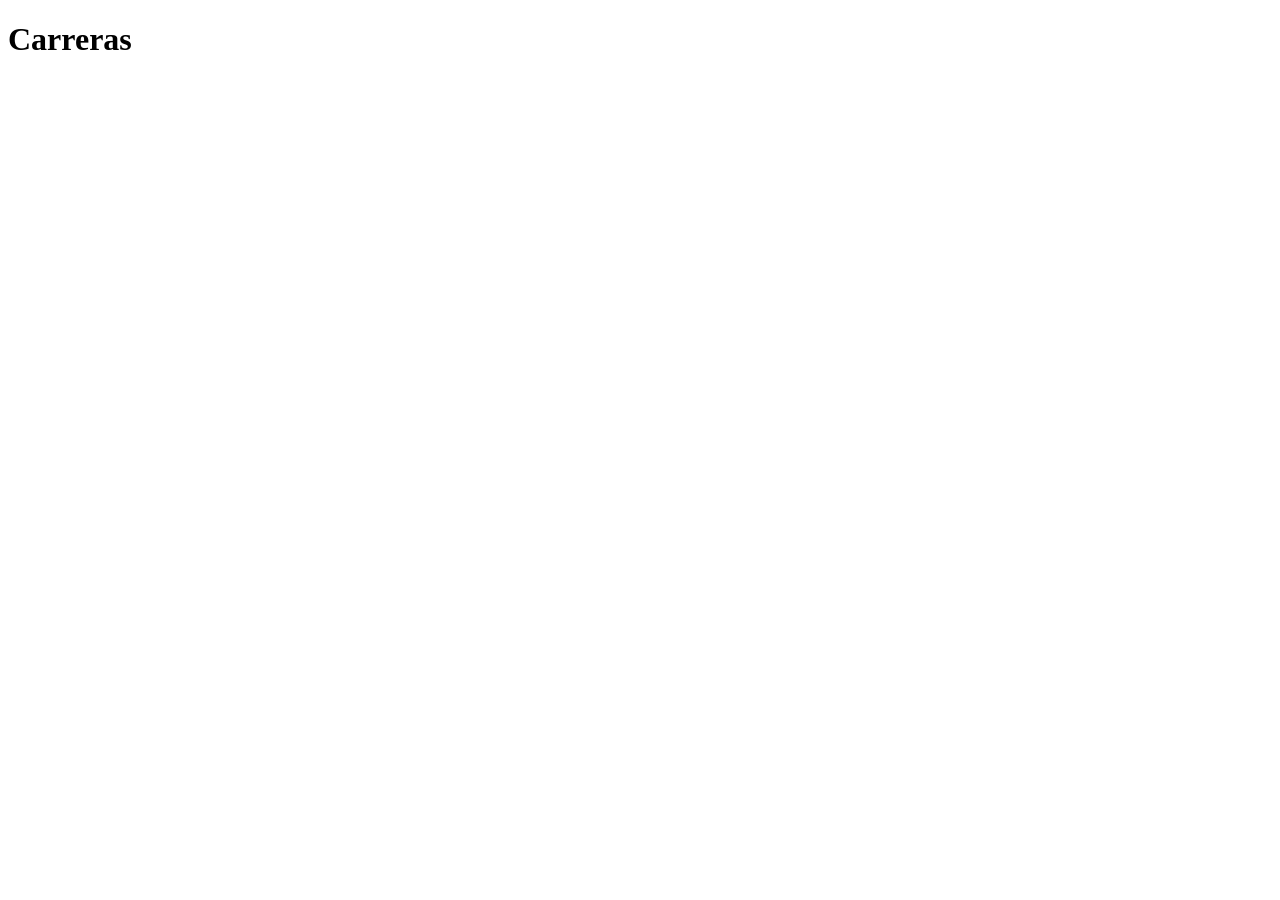
==== pages/carreras.html @ fecef386 "Primer commit de Ricardo" ====
<!DOCTYPE html>
<html lang="en">
<head>
    <meta charset="UTF-8">
    <meta name="viewport" content="width=device-width, initial-scale=1.0">
    <title>Carreras</title>
</head>
<body>
    <h1>
        Carreras
    </h1>
    
</body>
</html>
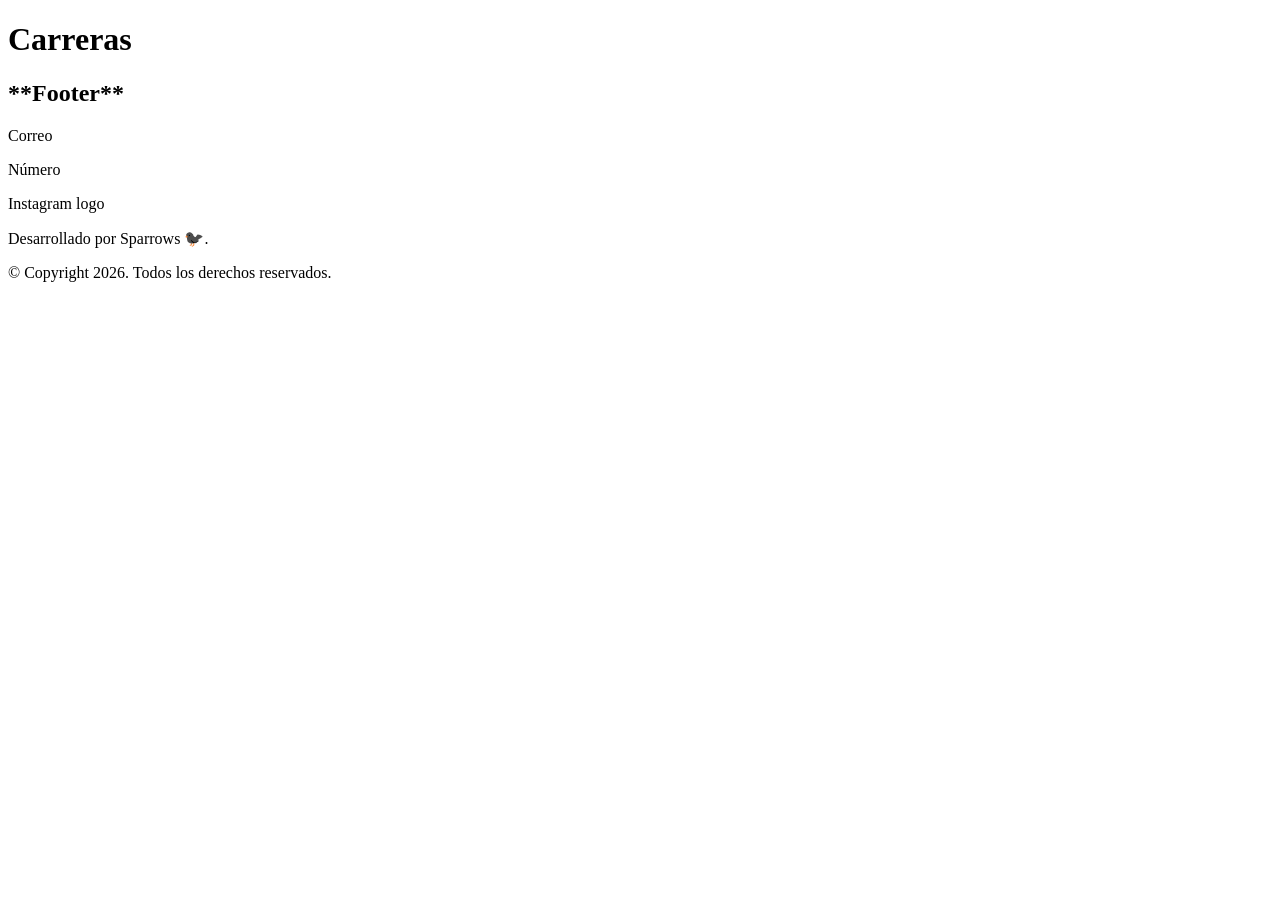
==== commit 516fc4d9: "Se modifico endintado y se agrego imágen" ====
--- a/pages/carreras.html
+++ b/pages/carreras.html
@@ -9,6 +9,16 @@
     <h1>
         Carreras
     </h1>
+    <footer>
+
+    <h2>**Footer**</h2>
+    <p>Correo</p>
+    <p>Número</p>
+    <p>Instagram logo</p>
+    <p>Desarrollado por Sparrows 🐦‍⬛.</p>
+    <p>&copy; Copyright 2026. Todos los derechos reservados.</p>
+    
+</footer>
     
 </body>
 </html>
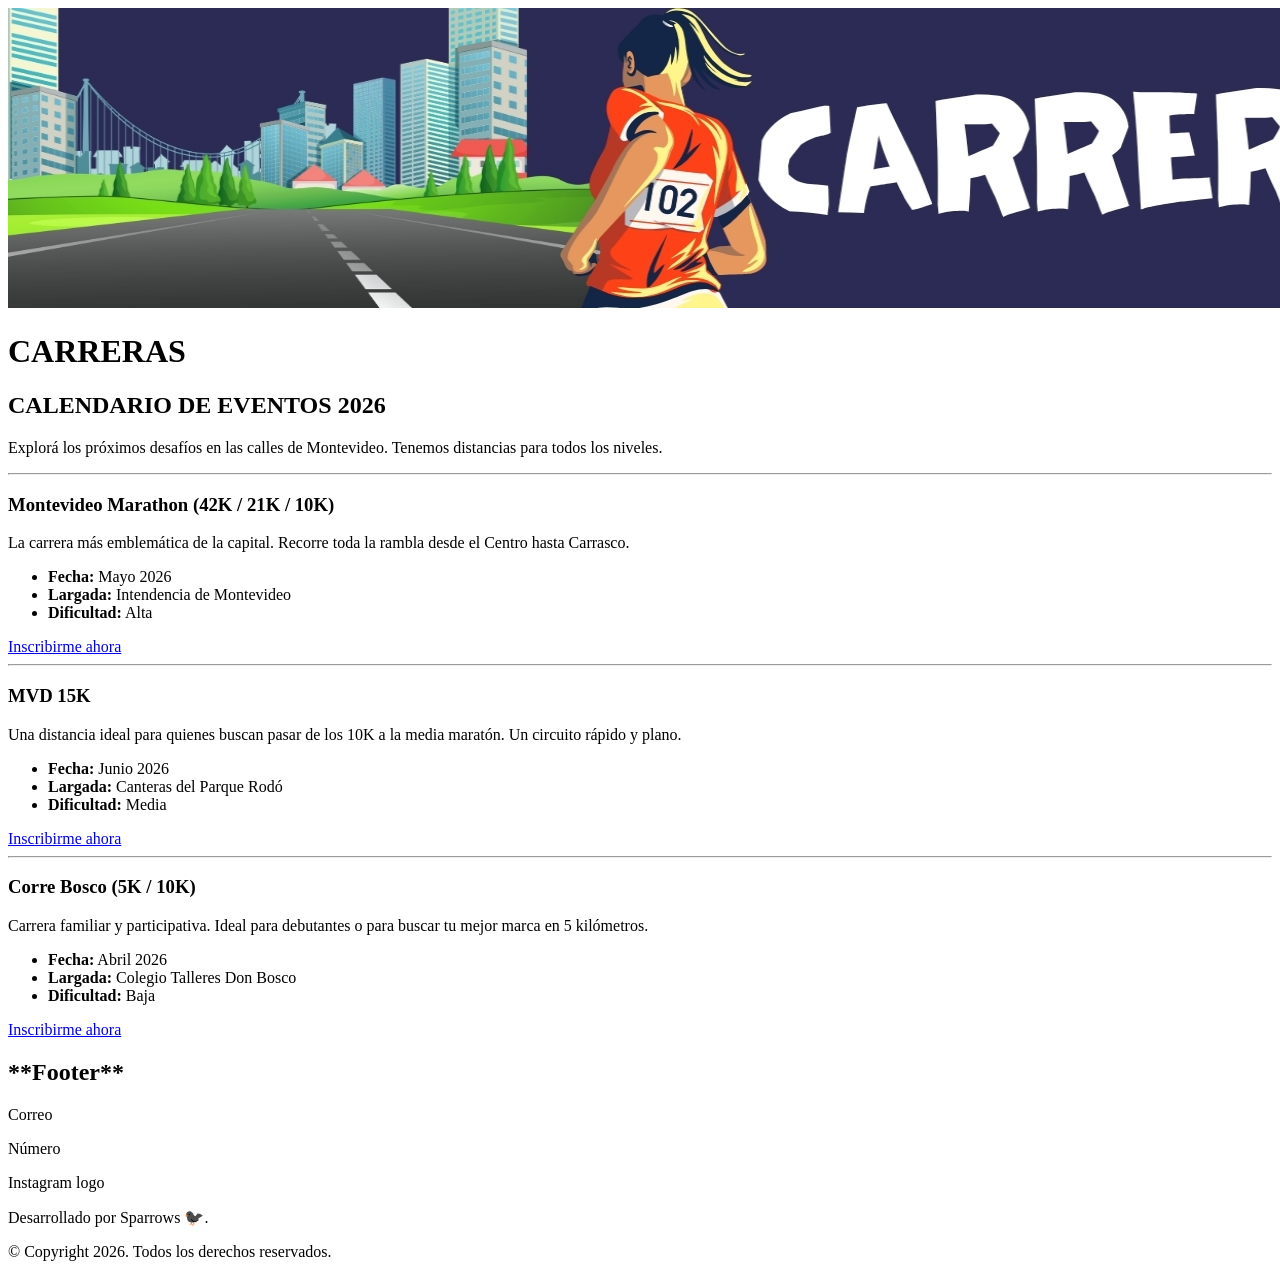
==== commit 9fecb9c2: "Agregado de banners, sponsors y estructura de carreras" ====
--- a/pages/carreras.html
+++ b/pages/carreras.html
@@ -6,9 +6,59 @@
     <title>Carreras</title>
 </head>
 <body>
+
+    <header>
+
+        <img src="/img/banner carreras.jpg" alt="banner carreras" width="1850px" height="300px">
+    </header>
     <h1>
-        Carreras
+        CARRERAS
     </h1>
+    <main>
+    <section>
+        <h2>CALENDARIO DE EVENTOS 2026</h2>
+        <p>Explorá los próximos desafíos en las calles de Montevideo. Tenemos distancias para todos los niveles.</p>
+        
+        <hr>
+
+        <article>
+            <h3>Montevideo Marathon (42K / 21K / 10K)</h3>
+            <p>La carrera más emblemática de la capital. Recorre toda la rambla desde el Centro hasta Carrasco.</p>
+            <ul>
+                <li><strong>Fecha:</strong> Mayo 2026</li>
+                <li><strong>Largada:</strong> Intendencia de Montevideo</li>
+                <li><strong>Dificultad:</strong> Alta</li>
+            </ul>
+            <a href="inscripciones.html">Inscribirme ahora</a>
+        </article>
+
+        <hr>
+
+        <article>
+            <h3>MVD 15K</h3>
+            <p>Una distancia ideal para quienes buscan pasar de los 10K a la media maratón. Un circuito rápido y plano.</p>
+            <ul>
+                <li><strong>Fecha:</strong> Junio 2026</li>
+                <li><strong>Largada:</strong> Canteras del Parque Rodó</li>
+                <li><strong>Dificultad:</strong> Media</li>
+            </ul>
+            <a href="inscripciones.html">Inscribirme ahora</a>
+        </article>
+
+        <hr>
+
+        <article>
+            <h3>Corre Bosco (5K / 10K)</h3>
+            <p>Carrera familiar y participativa. Ideal para debutantes o para buscar tu mejor marca en 5 kilómetros.</p>
+            <ul>
+                <li><strong>Fecha:</strong> Abril 2026</li>
+                <li><strong>Largada:</strong> Colegio Talleres Don Bosco</li>
+                <li><strong>Dificultad:</strong> Baja</li>
+            </ul>
+            <a href="inscripciones.html">Inscribirme ahora</a>
+        </article>
+    </section>
+</main>
     <footer>
 
     <h2>**Footer**</h2>
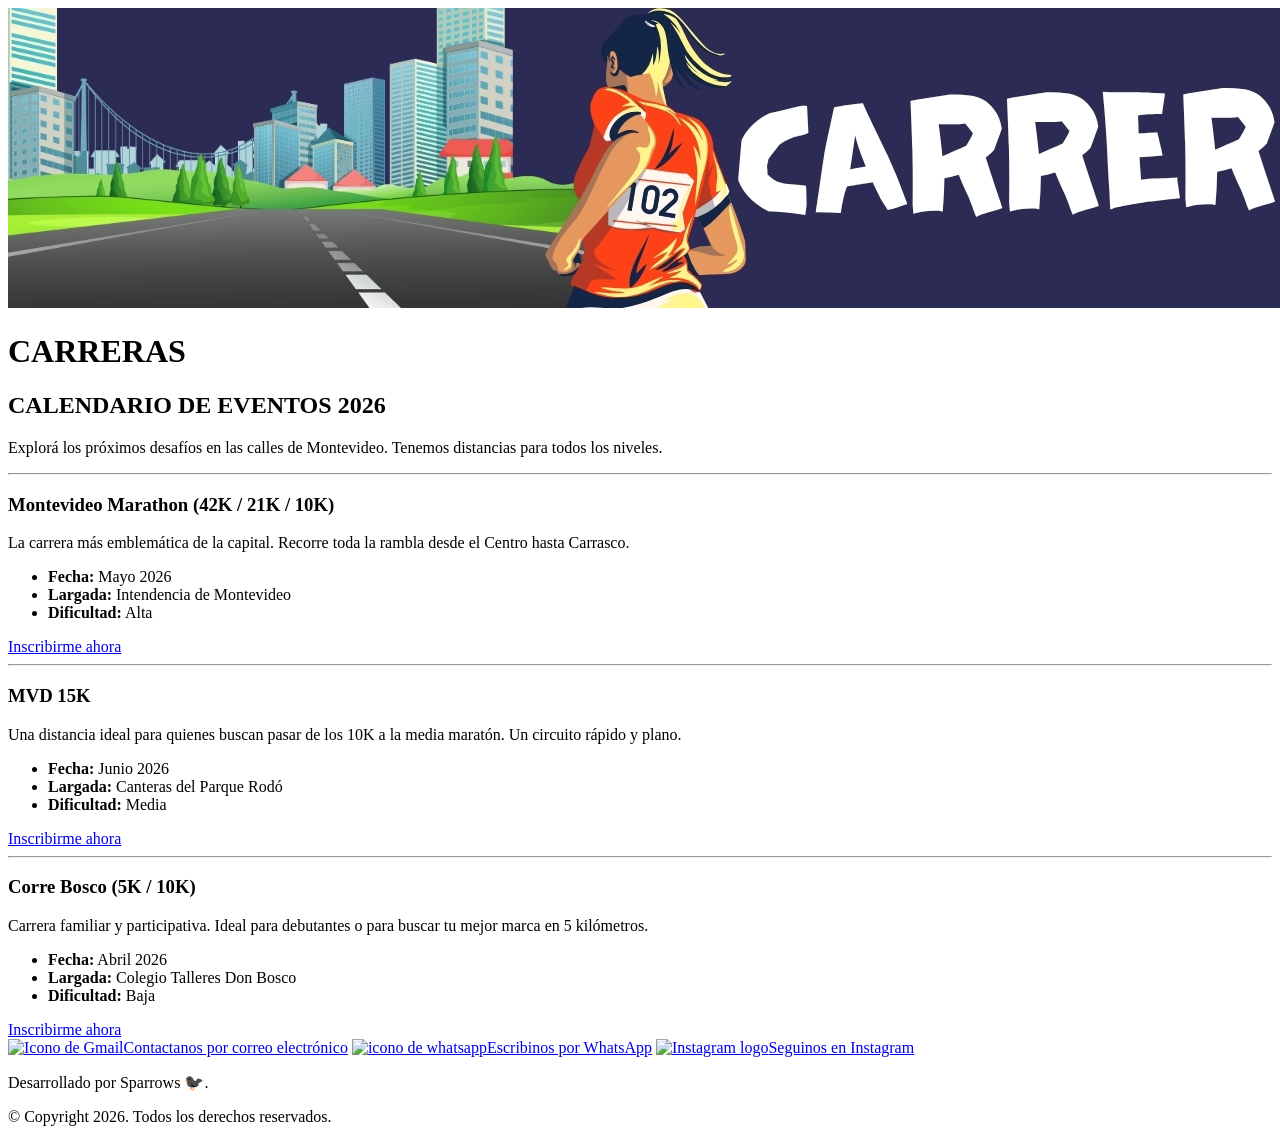
==== commit 9edea9fa: "Footer y comentarios" ====
--- a/pages/carreras.html
+++ b/pages/carreras.html
@@ -9,7 +9,7 @@
 
     <header>
 
-        <img src="/img/banner carreras.jpg" alt="banner carreras" width="1850px" height="300px">
+        <img src="/img/banner carreras.jpg" alt="banner carreras" srcset=" /img/portada.jpg 100vw">
     </header>
     <h1>
         CARRERAS
@@ -17,8 +17,7 @@
     <main>
     <section>
         <h2>CALENDARIO DE EVENTOS 2026</h2>
-        <p>Explorá los próximos desafíos en las calles de Montevideo. Tenemos distancias para todos los niveles.</p>
-        
+        <p>Explorá los próximos desafíos en las calles de Montevideo. Tenemos distancias para todos los niveles.</p>      
         <hr>
 
         <article>
@@ -60,15 +59,12 @@
     </section>
 </main>
     <footer>
+        <a href="mailto:montevideorunning@imm.gub.uy"><img width="25" alt="Icono de Gmail" src="img/icono_gmail.png">Contactanos por correo electrónico</a>
+        <a href="https://wa.me/59899999999"><img width="25" alt="icono de whatsapp" src="img/icono_whatsapp.png">Escribinos por WhatsApp</a>
 
-    <h2>**Footer**</h2>
-    <p>Correo</p>
-    <p>Número</p>
-    <p>Instagram logo</p>
-    <p>Desarrollado por Sparrows 🐦‍⬛.</p>
-    <p>&copy; Copyright 2026. Todos los derechos reservados.</p>
-    
-</footer>
-    
+        <a href="https://instagram.com/montevideo_running" target="_blank"><img width="25" alt="Instagram logo" src="img/icono_instagram.png">Seguinos en Instagram</a>
+        <p>Desarrollado por Sparrows 🐦‍⬛.</p>
+        <p>&copy; Copyright 2026. Todos los derechos reservados.</p>
+    </footer>
 </body>
 </html>
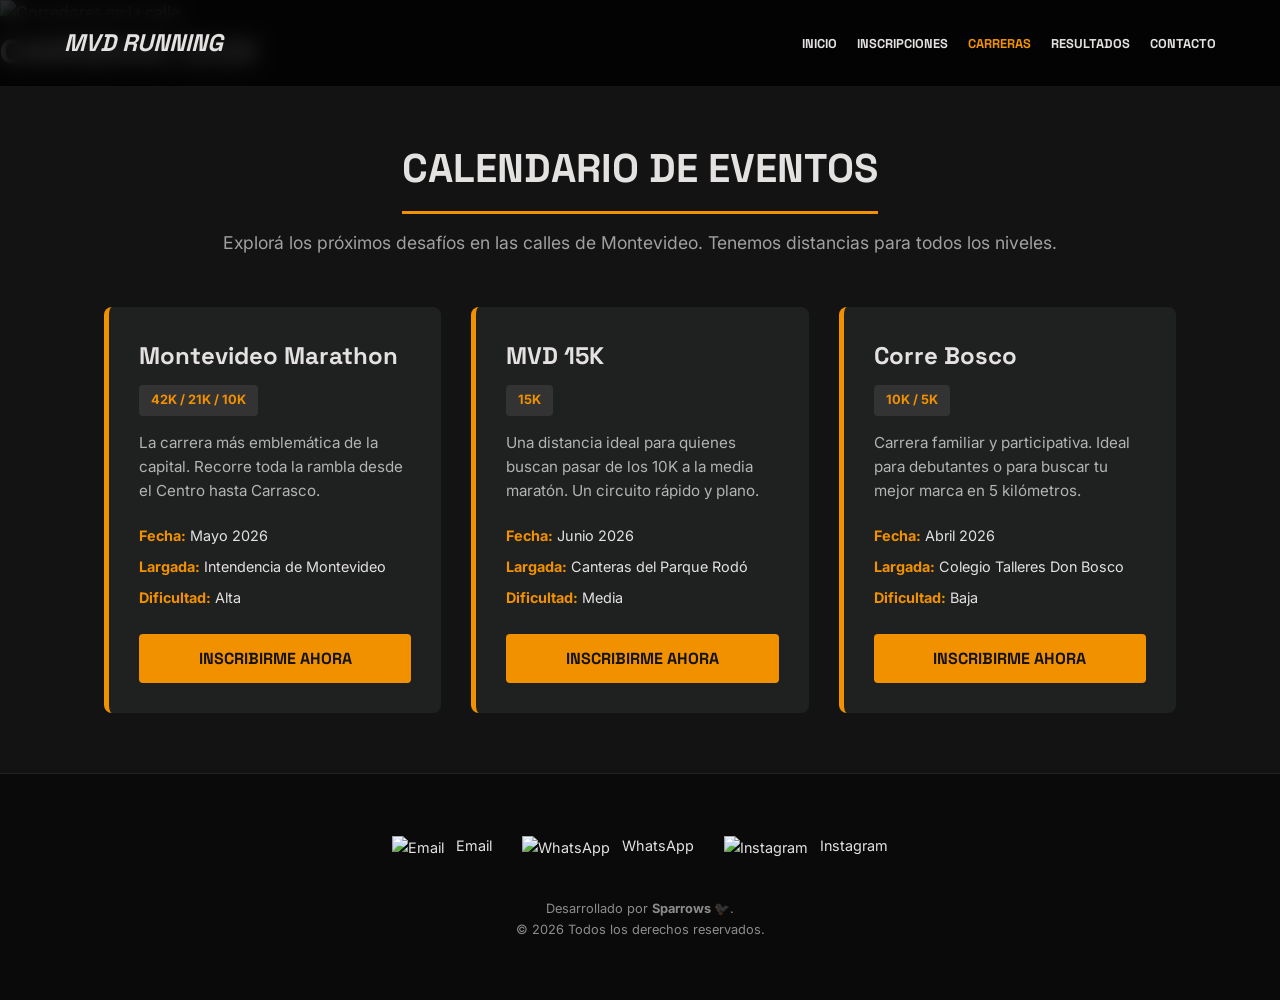
==== commit 408f283b: "Se realizó el frontend de todos los archivos html" ====
--- a/pages/carreras.html
+++ b/pages/carreras.html
@@ -1,70 +1,93 @@
 <!DOCTYPE html>
-<html lang="en">
+<html lang="es">
 <head>
     <meta charset="UTF-8">
     <meta name="viewport" content="width=device-width, initial-scale=1.0">
-    <title>Carreras</title>
-</head>
-<body>
+    <title>Carreras | MVD RUNNING</title>
+    <link href="https://fonts.googleapis.com/css2?family=Space+Grotesk:wght@300;700;900&family=Inter:wght@400;700&display=swap" rel="stylesheet">
+    <link rel="stylesheet" href="../css/style.css"> </head>
+<body class="dark-theme">
 
-    <header>
+    <nav class="navbar">
+        <div class="logo">MVD RUNNING</div>
+        <ul>
+            <li><a href="../index.html">Inicio</a></li>
+            <li><a href="inscripciones.html">Inscripciones</a></li>
+            <li><a href="carreras.html" class="active">Carreras</a></li>
+            <li><a href="resultados.html">Resultados</a></li>
+            <li><a href="contacto.html">Contacto</a></li>
+        </ul>
+    </nav>
 
-        <img src="/img/banner carreras.jpg" alt="banner carreras" srcset=" /img/portada.jpg 100vw">
+    <header class="page-banner">
+        <img src="../img/banner-carreras.jpg" alt="Corredores en la calle" class="banner-img">
+        <div class="banner-overlay">
+            <h1>CARRERAS 2026</h1>
+        </div>
     </header>
-    <h1>
-        CARRERAS
-    </h1>
-    <main>
-    <section>
-        <h2>CALENDARIO DE EVENTOS 2026</h2>
-        <p>Explorá los próximos desafíos en las calles de Montevideo. Tenemos distancias para todos los niveles.</p>      
-        <hr>
 
-        <article>
-            <h3>Montevideo Marathon (42K / 21K / 10K)</h3>
-            <p>La carrera más emblemática de la capital. Recorre toda la rambla desde el Centro hasta Carrasco.</p>
-            <ul>
-                <li><strong>Fecha:</strong> Mayo 2026</li>
-                <li><strong>Largada:</strong> Intendencia de Montevideo</li>
-                <li><strong>Dificultad:</strong> Alta</li>
-            </ul>
-            <a href="inscripciones.html">Inscribirme ahora</a>
-        </article>
+    <main class="main-container">
+        <div class="section-header">
+            <h2>CALENDARIO DE EVENTOS</h2>
+            <p>Explorá los próximos desafíos en las calles de Montevideo. Tenemos distancias para todos los niveles.</p> 
+        </div>
 
-        <hr>
+        <section class="grid-cards">
+            <article class="card">
+                <h3>Montevideo Marathon</h3>
+                <span class="badge">42K / 21K / 10K</span>
+                <p>La carrera más emblemática de la capital. Recorre toda la rambla desde el Centro hasta Carrasco.</p>
+                <ul class="card-details">
+                    <li><strong>Fecha:</strong> Mayo 2026</li>
+                    <li><strong>Largada:</strong> Intendencia de Montevideo</li>
+                    <li><strong>Dificultad:</strong> Alta</li>
+                </ul>
+                <a href="inscripciones.html" class="btn-primary">Inscribirme ahora</a>
+            </article>
 
-        <article>
-            <h3>MVD 15K</h3>
-            <p>Una distancia ideal para quienes buscan pasar de los 10K a la media maratón. Un circuito rápido y plano.</p>
-            <ul>
-                <li><strong>Fecha:</strong> Junio 2026</li>
-                <li><strong>Largada:</strong> Canteras del Parque Rodó</li>
-                <li><strong>Dificultad:</strong> Media</li>
-            </ul>
-            <a href="inscripciones.html">Inscribirme ahora</a>
-        </article>
+            <article class="card">
+                <h3>MVD 15K</h3>
+                <span class="badge">15K</span>
+                <p>Una distancia ideal para quienes buscan pasar de los 10K a la media maratón. Un circuito rápido y plano.</p>
+                <ul class="card-details">
+                    <li><strong>Fecha:</strong> Junio 2026</li>
+                    <li><strong>Largada:</strong> Canteras del Parque Rodó</li>
+                    <li><strong>Dificultad:</strong> Media</li>
+                </ul>
+                <a href="inscripciones.html" class="btn-primary">Inscribirme ahora</a>
+            </article>
 
-        <hr>
+            <article class="card">
+                <h3>Corre Bosco</h3>
+                <span class="badge">10K / 5K</span>
+                <p>Carrera familiar y participativa. Ideal para debutantes o para buscar tu mejor marca en 5 kilómetros.</p>
+                <ul class="card-details">
+                    <li><strong>Fecha:</strong> Abril 2026</li>
+                    <li><strong>Largada:</strong> Colegio Talleres Don Bosco</li>
+                    <li><strong>Dificultad:</strong> Baja</li>
+                </ul>
+                <a href="inscripciones.html" class="btn-primary">Inscribirme ahora</a>
+            </article>
+        </section>
+    </main>
 
-        <article>
-            <h3>Corre Bosco (5K / 10K)</h3>
-            <p>Carrera familiar y participativa. Ideal para debutantes o para buscar tu mejor marca en 5 kilómetros.</p>
-            <ul>
-                <li><strong>Fecha:</strong> Abril 2026</li>
-                <li><strong>Largada:</strong> Colegio Talleres Don Bosco</li>
-                <li><strong>Dificultad:</strong> Baja</li>
-            </ul>
-            <a href="inscripciones.html">Inscribirme ahora</a>
-        </article>
-    </section>
-</main>
-    <footer>
-        <a href="mailto:montevideorunning@imm.gub.uy"><img width="25" alt="Icono de Gmail" src="img/icono_gmail.png">Contactanos por correo electrónico</a>
-        <a href="https://wa.me/59899999999"><img width="25" alt="icono de whatsapp" src="img/icono_whatsapp.png">Escribinos por WhatsApp</a>
+<footer class="main-footer">
+        <div class="footer-links">
+            <a href="mailto:montevideorunning@imm.gub.uy">
+                <img src="img/icono_gmail.png" alt="Email"> Email
+            </a>
+            <a href="https://wa.me/59899999999">
+                <img src="img/icono_whatsapp.png" alt="WhatsApp"> WhatsApp
+            </a>
+            <a href="https://instagram.com/montevideo_running">
+                <img src="img/icono_instagram.png" alt="Instagram"> Instagram
+            </a>
+        </div>
+        <div class="footer-copy">
+            <p>Desarrollado por <strong>Sparrows 🐦‍⬛</strong>.</p>
+            <p>&copy; 2026 Todos los derechos reservados.</p>
+        </div>
+    </footer>
 
-        <a href="https://instagram.com/montevideo_running" target="_blank"><img width="25" alt="Instagram logo" src="img/icono_instagram.png">Seguinos en Instagram</a>
-        <p>Desarrollado por Sparrows 🐦‍⬛.</p>
-        <p>&copy; Copyright 2026. Todos los derechos reservados.</p>
-    </footer>
 </body>
 </html>
--- a/css/style.css
+++ b/css/style.css
@@ -0,0 +1,480 @@
+/* VARIABLES */
+:root {
+    --negro: #131313;
+    --gris-oscuro: #1f2020;
+    --naranja: #f29100; /* El color de la imagen */
+    --blanco: #e4e2e1;
+    --font-header: 'Space Grotesk', sans-serif;
+}
+
+/* RESET */
+* {
+    margin: 0;
+    padding: 0;
+    box-sizing: border-box;
+}
+
+body {
+    background-color: var(--negro);
+    color: var(--blanco);
+    font-family: 'Inter', sans-serif;
+    line-height: 1.6;
+}
+
+/* NAVIGATION */
+.navbar {
+    display: flex;
+    justify-content: space-between;
+    align-items: center;
+    padding: 1.5rem 5%;
+    background: rgba(0,0,0,0.8);
+    backdrop-filter: blur(10px);
+    position: fixed;
+    width: 100%;
+    z-index: 1000;
+}
+
+.logo {
+    font-family: var(--font-header);
+    font-weight: 900;
+    font-style: italic;
+    font-size: 1.5rem;
+    color: var(--blanco);
+}
+
+.navbar ul {
+    display: flex;
+    list-style: none;
+    gap: 20px;
+}
+
+.navbar a {
+    text-decoration: none;
+    color: var(--blanco);
+    font-family: var(--font-header);
+    font-weight: 700;
+    text-transform: uppercase;
+    font-size: 0.8rem;
+    transition: 0.3s;
+}
+
+.navbar a:hover, .navbar a.active {
+    color: var(--naranja);
+}
+
+/* HERO SECTION */
+.hero {
+    position: relative;
+    height: 100vh;
+    display: flex;
+    align-items: center;
+    justify-content: flex-start;
+    padding: 0 5%;
+    overflow: hidden;
+}
+
+.hero-img {
+    position: absolute;
+    top: 0; left: 0;
+    width: 100%; height: 100%;
+    object-fit: cover;
+    z-index: -1;
+    filter: brightness(0.6);
+}
+
+.hero-overlay {
+    position: absolute;
+    inset: 0;
+    background: linear-gradient(to top, var(--negro), transparent);
+    z-index: -1;
+}
+
+.hero-content h1 {
+    font-family: var(--font-header);
+    font-size: clamp(3rem, 10vw, 7rem);
+    line-height: 0.9;
+    font-weight: 900;
+    font-style: italic;
+    margin-bottom: 20px;
+}
+
+.event-date {
+    color: var(--naranja);
+    font-weight: bold;
+    letter-spacing: 5px;
+}
+
+.btn-main {
+    display: inline-block;
+    background: var(--naranja);
+    color: black;
+    padding: 15px 30px;
+    text-decoration: none;
+    font-family: var(--font-header);
+    font-weight: 900;
+    margin-top: 25px;
+    border-radius: 4px;
+}
+
+.video-section {
+    max-width: 1200px;
+    margin: 60px auto;
+    padding: 0 20px;
+}
+
+.video-wrapper {
+    position: relative;
+    border-radius: 15px;
+    overflow: hidden;
+    border: 1px solid rgba(255, 255, 255, 0.1);
+    box-shadow: 0 20px 40px rgba(0,0,0,0.5);
+}
+
+.video-wrapper video {
+    width: 100%;
+    display: block;
+}
+
+/* Contenedor de controles (aparece al pasar el mouse) */
+.video-custom-controls {
+    position: absolute;
+    bottom: 0;
+    left: 0;
+    right: 0;
+    background: linear-gradient(transparent, rgba(0,0,0,0.9));
+    display: flex;
+    align-items: center;
+    gap: 15px;
+    padding: 20px;
+    opacity: 0; /* Ocultos por defecto */
+    transition: opacity 0.3s ease;
+}
+
+.video-wrapper:hover .video-custom-controls {
+    opacity: 1; /* Se muestran al hacer hover */
+}
+
+.control-btn {
+    background: none;
+    border: none;
+    color: var(--blanco);
+    cursor: pointer;
+    display: flex;
+    align-items: center;
+    transition: color 0.3s;
+}
+
+.control-btn:hover {
+    color: var(--naranja);
+}
+
+/* Barra de progreso estilo minimalista */
+.video-progress-container {
+    flex-grow: 1;
+    height: 4px;
+    background: rgba(255, 255, 255, 0.2);
+    border-radius: 2px;
+    position: relative;
+    cursor: pointer;
+}
+
+.video-progress-bar {
+    height: 100%;
+    background: var(--naranja); /* Tu color principal */
+    width: 0%;
+    border-radius: 2px;
+}
+
+/* GRID INFO */
+.info-grid {
+    max-width: 1200px;
+    margin: 0 auto 100px;
+    display: grid;
+    grid-template-columns: 1fr 1fr;
+    gap: 40px;
+    padding: 20px;
+}
+
+.carreras-list {
+    background: var(--gris-oscuro);
+    padding: 40px;
+    border-radius: 12px;
+}
+
+.carreras-list h3 {
+    color: var(--naranja);
+    margin-bottom: 20px;
+    font-family: var(--font-header);
+}
+
+.carreras-list ul {
+    list-style: none;
+}
+
+.carreras-list li {
+    display: flex;
+    justify-content: space-between;
+    padding: 10px 0;
+    border-bottom: 1px solid rgba(255,255,255,0.05);
+}
+
+.disclaimer {
+    font-size: 0.7rem;
+    margin-top: 15px;
+    opacity: 0.5;
+}
+
+/* SPONSORS */
+.sponsors-section {
+    text-align: center;
+}
+
+.sponsors-logos {
+    display: flex;
+    flex-wrap: wrap;
+    justify-content: center;
+    gap: 30px;
+    margin-top: 30px;
+}
+
+.sponsors-logos img {
+    height: 60px;
+    filter: grayscale(1) invert(1);
+    opacity: 0.6;
+    transition: 0.3s;
+}
+
+.sponsors-logos img:hover {
+    filter: grayscale(0) invert(0);
+    opacity: 1;
+}
+
+/* FOOTER */
+.main-footer {
+    background: #0a0a0a;
+    padding: 60px 5%;
+    text-align: center;
+    border-top: 1px solid #222;
+}
+
+.footer-links {
+    display: flex;
+    justify-content: center;
+    gap: 30px;
+    margin-bottom: 40px;
+}
+
+.footer-links a {
+    color: var(--blanco);
+    text-decoration: none;
+    font-size: 0.9rem;
+}
+
+.footer-links img {
+    vertical-align: middle;
+    margin-right: 8px;
+    width: 20px;
+}
+
+.footer-copy {
+    font-size: 0.8rem;
+    opacity: 0.6;
+}
+
+/* MOBILE */
+@media (max-width: 768px) {
+    .navbar ul { display: none; }
+    .info-grid { grid-template-columns: 1fr; }
+}
+
+/* --- UTILIDADES GENERALES --- */
+.main-container {
+    max-width: 1200px;
+    margin: 60px auto;
+    padding: 0 5%;
+}
+
+.section-header {
+    text-align: center;
+    margin-bottom: 50px;
+}
+
+.section-header h2 {
+    font-family: var(--font-header);
+    font-size: 2.5rem;
+    font-weight: 900;
+    text-transform: uppercase;
+    color: var(--blanco);
+    border-bottom: 3px solid var(--naranja);
+    display: inline-block;
+    padding-bottom: 10px;
+    margin-bottom: 15px;
+}
+
+.section-header p {
+    color: #a0a0a0;
+    font-size: 1.1rem;
+}
+
+/* --- TARJETAS DE CARRERAS --- */
+.grid-cards {
+    display: grid;
+    grid-template-columns: repeat(auto-fit, minmax(320px, 1fr));
+    gap: 30px;
+}
+
+.card {
+    background-color: var(--gris-oscuro);
+    padding: 30px;
+    border-radius: 8px;
+    border-left: 5px solid var(--naranja);
+    transition: transform 0.3s ease, box-shadow 0.3s ease;
+}
+
+.card:hover {
+    transform: translateY(-5px);
+    box-shadow: 0 10px 20px rgba(242, 145, 0, 0.1);
+}
+
+.card h3 {
+    font-family: var(--font-header);
+    font-size: 1.5rem;
+    margin-bottom: 10px;
+}
+
+.badge {
+    display: inline-block;
+    background: #333;
+    color: var(--naranja);
+    padding: 5px 12px;
+    border-radius: 4px;
+    font-size: 0.8rem;
+    font-weight: bold;
+    margin-bottom: 15px;
+}
+
+.card p {
+    font-size: 0.95rem;
+    color: #b3b3b3;
+    margin-bottom: 20px;
+}
+
+.card-details {
+    list-style: none;
+    margin-bottom: 25px;
+    font-size: 0.9rem;
+    color: var(--blanco);
+}
+
+.card-details li { margin-bottom: 8px; }
+.card-details strong { color: var(--naranja); }
+
+.btn-primary {
+    display: block;
+    text-align: center;
+    background: var(--naranja);
+    color: var(--negro);
+    padding: 12px;
+    text-decoration: none;
+    font-family: var(--font-header);
+    font-weight: 900;
+    text-transform: uppercase;
+    border-radius: 4px;
+    transition: 0.3s;
+}
+
+.btn-primary:hover { background: var(--blanco); }
+
+/* --- TABLA DE RESULTADOS --- */
+.table-container {
+    overflow-x: auto;
+}
+
+.dark-table {
+    width: 100%;
+    border-collapse: collapse;
+    background: var(--gris-oscuro);
+    border-radius: 8px;
+    overflow: hidden;
+}
+
+.dark-table th {
+    background: #111;
+    color: var(--naranja);
+    font-family: var(--font-header);
+    text-transform: uppercase;
+    padding: 20px;
+    text-align: left;
+}
+
+.dark-table td {
+    padding: 20px;
+    border-bottom: 1px solid #333;
+    color: #d1d1d1;
+}
+
+.dark-table tbody tr:hover { background: #2a2a2a; }
+
+/* --- LAYOUT CONTACTO --- */
+.contact-layout {
+    display: grid;
+    grid-template-columns: 1fr 1fr;
+    gap: 50px;
+    align-items: center;
+}
+
+.contact-info h2 {
+    font-family: var(--font-header);
+    font-size: 2rem;
+    color: var(--naranja);
+    margin-bottom: 20px;
+}
+
+.info-list {
+    list-style: none;
+    margin-top: 30px;
+}
+
+.info-list li {
+    font-size: 1.1rem;
+    margin-bottom: 15px;
+    padding-bottom: 15px;
+    border-bottom: 1px solid #333;
+}
+
+.contact-form-container {
+    background: var(--gris-oscuro);
+    padding: 40px;
+    border-radius: 8px;
+    border-top: 4px solid var(--naranja);
+}
+
+/* Área de texto (textarea) para el form de contacto */
+textarea {
+    width: 100%;
+    padding: 15px;
+    background: #111;
+    border: 1px solid #333;
+    color: white;
+    font-size: 1rem;
+    border-radius: 2px;
+    font-family: 'Inter', sans-serif;
+    resize: vertical;
+}
+
+textarea:focus {
+    border-color: var(--naranja);
+    outline: none;
+}
+
+/* FOOTER LINKS */
+.social-links a {
+    color: var(--naranja);
+    text-decoration: none;
+    font-weight: bold;
+    margin: 0 10px;
+}
+
+@media (max-width: 768px) {
+    .contact-layout { grid-template-columns: 1fr; }
+}
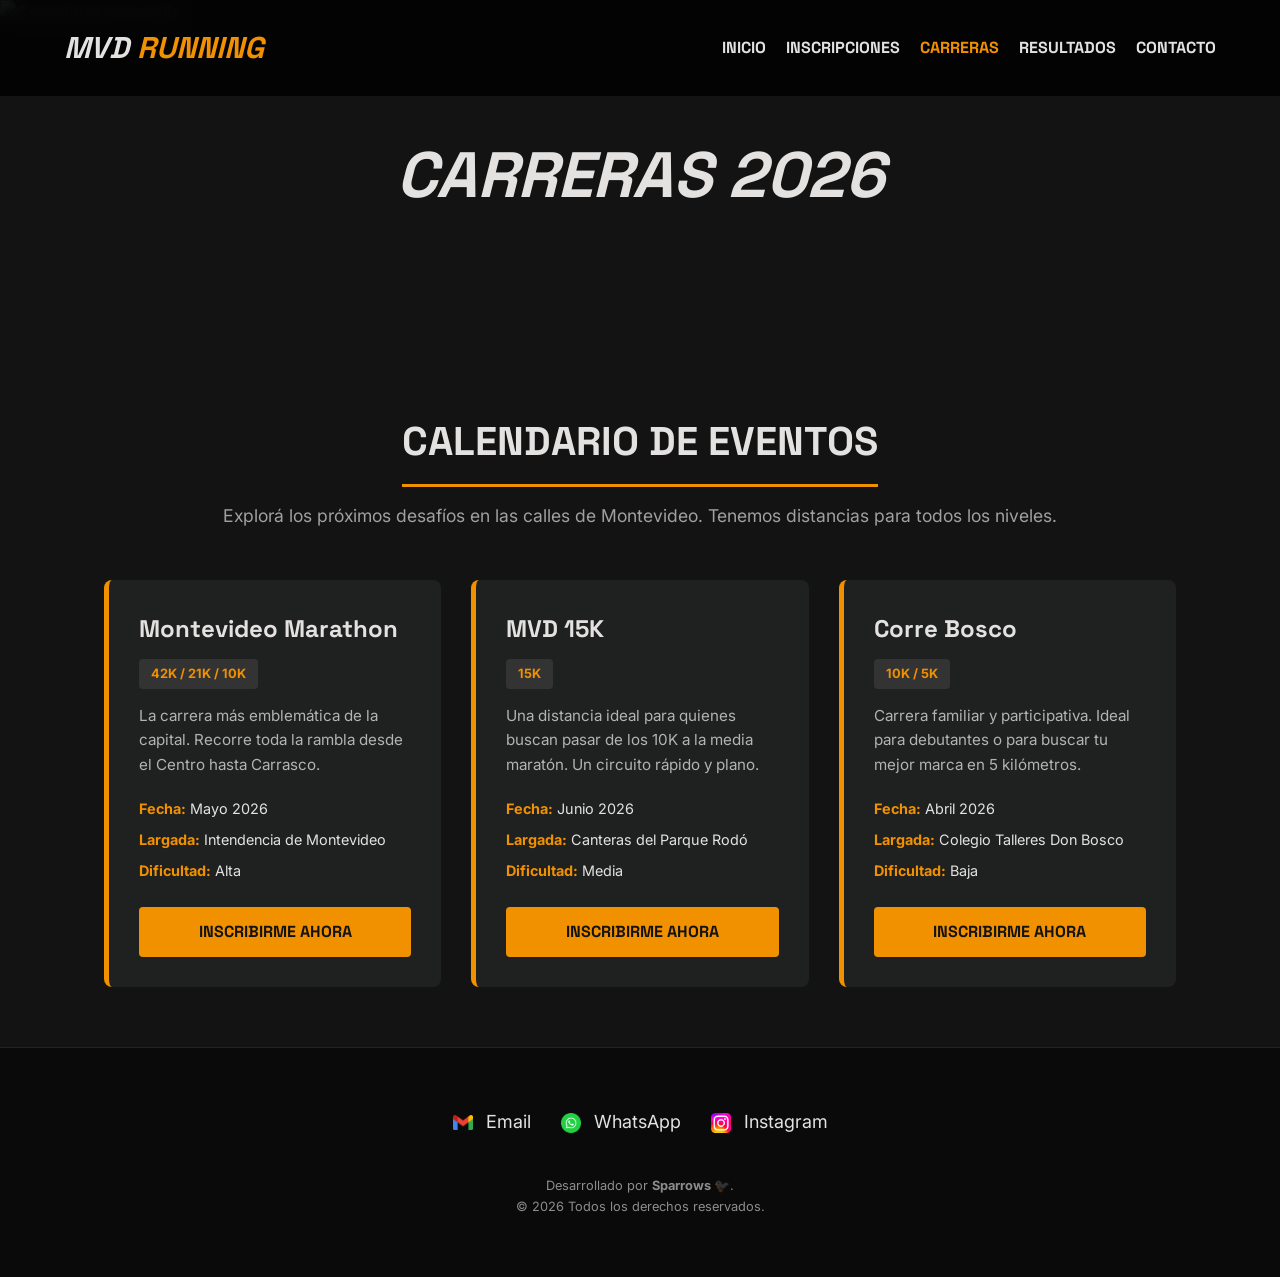
==== commit e8b91f3e: "modificamos todo" ====
--- a/pages/carreras.html
+++ b/pages/carreras.html
@@ -9,7 +9,9 @@
 <body class="dark-theme">
 
     <nav class="navbar">
-        <div class="logo">MVD RUNNING</div>
+        <div class="logo">
+            <a href="../index.html">MVD <span>RUNNING</span></a>
+        </div>
         <ul>
             <li><a href="../index.html">Inicio</a></li>
             <li><a href="inscripciones.html">Inscripciones</a></li>
@@ -74,13 +76,13 @@
 <footer class="main-footer">
         <div class="footer-links">
             <a href="mailto:montevideorunning@imm.gub.uy">
-                <img src="img/icono_gmail.png" alt="Email"> Email
+                <img src="../img/icono_gmail.png" alt="Email"> Email
             </a>
             <a href="https://wa.me/59899999999">
-                <img src="img/icono_whatsapp.png" alt="WhatsApp"> WhatsApp
+                <img src="../img/icono_whatsapp.png" alt="WhatsApp"> WhatsApp
             </a>
             <a href="https://instagram.com/montevideo_running">
-                <img src="img/icono_instagram.png" alt="Instagram"> Instagram
+                <img src="../img/icono_instagram.png" alt="Instagram"> Instagram
             </a>
         </div>
         <div class="footer-copy">
--- a/css/style.css
+++ b/css/style.css
@@ -38,7 +38,7 @@
     font-family: var(--font-header);
     font-weight: 900;
     font-style: italic;
-    font-size: 1.5rem;
+    font-size: 1.875rem;
     color: var(--blanco);
 }
 
@@ -54,8 +54,18 @@
     font-family: var(--font-header);
     font-weight: 700;
     text-transform: uppercase;
-    font-size: 0.8rem;
+    font-size: 1rem;
     transition: 0.3s;
+}
+
+.logo a {
+    text-decoration: none;
+    color: inherit;
+    font-size: 1.875rem; /* Asegura el tamaño específico para el logo */
+}
+
+.logo a span {
+    color: var(--naranja); /* Resalta el "RUNNING" en naranja */
 }
 
 .navbar a:hover, .navbar a.active {
@@ -114,6 +124,34 @@
     font-weight: 900;
     margin-top: 25px;
     border-radius: 4px;
+}
+
+/* BANNER DE PÁGINA */
+.page-banner {
+    position: relative;
+    height: 350px;
+    margin-top: 0;
+    display: flex;
+    align-items: center;
+    justify-content: center;
+}
+
+.page-banner img {
+    position: absolute;
+    width: 100%;
+    height: 100%;
+    object-fit: cover;
+    filter: brightness(0.4) grayscale(0.5);
+    z-index: -1;
+}
+
+.banner-overlay h1 {
+    font-family: var(--font-header);
+    font-size: clamp(2rem, 5vw, 4rem);
+    font-weight: 900;
+    font-style: italic;
+    color: var(--blanco);
+    text-align: center;
 }
 
 .video-section {
@@ -267,7 +305,7 @@
 .footer-links a {
     color: var(--blanco);
     text-decoration: none;
-    font-size: 0.9rem;
+    font-size: 1.125rem;
 }
 
 .footer-links img {
@@ -283,8 +321,86 @@
 
 /* MOBILE */
 @media (max-width: 768px) {
-    .navbar ul { display: none; }
+    /* El contenedor navbar ahora es la barra de navegación inferior */
+    .navbar {
+        top: auto; 
+        bottom: 0;
+        padding: 0;
+        background: rgba(19, 19, 19, 0.98);
+        backdrop-filter: blur(15px);
+        border-top: 1px solid rgba(242, 145, 0, 0.5);
+        height: 70px;
+        display: flex;
+        align-items: center;
+        justify-content: center;
+        box-shadow: 0 -5px 20px rgba(0,0,0,0.5);
+        z-index: 1000;
+    }
+
+    /* El logo se extrae del flujo y se fija arriba como el título/H1 principal */
+    .logo {
+        position: fixed;
+        top: 0 !important;
+        left: 0;
+        width: 100%;
+        height: 65px;
+        display: flex;
+        align-items: center;
+        justify-content: center;
+        background: var(--negro);
+        z-index: 1001; /* Por encima de la navbar inferior */
+        border-bottom: 1px solid rgba(255, 255, 255, 0.05);
+        margin: 0;
+        padding: 0;
+    }
+
+    .logo a {
+        font-size: 1.6rem;
+        text-align: center;
+        width: auto;
+    }
+
+    /* Los links se distribuyen uniformemente en la parte inferior */
+    .navbar ul {
+        display: flex;
+        width: 100%;
+        justify-content: space-evenly;
+        gap: 0;
+    }
+
+    .navbar a {
+        font-size: 0.75rem;
+        font-weight: 700;
+        padding: 10px 5px;
+        text-align: center;
+    }
+
+    /* Ajustes de espaciado para que el contenido no quede tapado por barras fijas */
+    body {
+        padding-top: 85px; /* Espacio para el logo superior */
+        padding-bottom: 70px;
+    }
+
+    /* Ajustes de Grid y Formularios para móviles */
     .info-grid { grid-template-columns: 1fr; }
+
+    .form-grid {
+        grid-template-columns: 1fr;
+    }
+
+    .full-width {
+        grid-column: span 1;
+    }
+
+    .contact-layout {
+        grid-template-columns: 1fr;
+        gap: 30px;
+    }
+
+    .form-container {
+        margin-top: 0;
+        padding: 40px 5%;
+    }
 }
 
 /* --- UTILIDADES GENERALES --- */
@@ -415,31 +531,129 @@
 
 .dark-table tbody tr:hover { background: #2a2a2a; }
 
-/* --- LAYOUT CONTACTO --- */
+/* --- ESTILOS DE FORMULARIOS (INSCRIPCIONES & CONTACTO) --- */
+.form-container {
+    padding: 60px 5%;
+    display: flex;
+    justify-content: center;
+    margin-top: -60px; /* Eleva la tarjeta sobre el banner */
+}
+
+.form-card {
+    background-color: var(--gris-oscuro);
+    width: 100%;
+    max-width: 800px;
+    padding: 40px;
+    border-radius: 12px;
+    box-shadow: 0 20px 40px rgba(0,0,0,0.6);
+    border: 1px solid rgba(255,255,255,0.05);
+}
+
+.form-header {
+    margin-bottom: 30px;
+    border-left: 4px solid var(--naranja);
+    padding-left: 20px;
+}
+
+.form-header h2 {
+    font-family: var(--font-header);
+    font-size: 1.8rem;
+    text-transform: uppercase;
+    letter-spacing: -1px;
+}
+
+.form-header p {
+    font-size: 0.9rem;
+    opacity: 0.7;
+}
+
+.form-grid {
+    display: grid;
+    grid-template-columns: 1fr 1fr;
+    gap: 20px;
+}
+
+.full-width {
+    grid-column: span 2;
+}
+
+.input-group {
+    display: flex;
+    flex-direction: column;
+    gap: 8px;
+    margin-bottom: 15px;
+}
+
+.input-group label {
+    font-family: var(--font-header);
+    font-weight: 700;
+    font-size: 0.75rem;
+    text-transform: uppercase;
+    color: var(--naranja);
+    letter-spacing: 1px;
+}
+
+.input-group input, 
+.input-group select, 
+textarea {
+    background: #2a2a2a;
+    border: 1px solid rgba(255,255,255,0.1);
+    padding: 12px;
+    border-radius: 4px;
+    color: white;
+    font-family: 'Inter', sans-serif;
+    transition: 0.3s;
+    width: 100%;
+}
+
+.input-group input:focus, 
+.input-group select:focus, 
+textarea:focus {
+    outline: none;
+    border-color: var(--naranja);
+    background: #333;
+}
+
+.input-group small {
+    font-size: 0.7rem;
+    opacity: 0.5;
+}
+
+.checkbox-group {
+    margin: 25px 0;
+    display: flex;
+    align-items: center;
+    gap: 10px;
+    font-size: 0.85rem;
+}
+
+.btn-submit {
+    width: 100%;
+    background: var(--naranja);
+    color: black;
+    border: none;
+    padding: 18px;
+    font-family: var(--font-header);
+    font-weight: 900;
+    text-transform: uppercase;
+    font-size: 1rem;
+    cursor: pointer;
+    border-radius: 4px;
+    transition: 0.3s;
+}
+
+.btn-submit:hover {
+    transform: translateY(-3px);
+    box-shadow: 0 10px 20px rgba(242, 145, 0, 0.3);
+}
+
+/* Ajustes específicos para el layout de contacto */
 .contact-layout {
     display: grid;
     grid-template-columns: 1fr 1fr;
     gap: 50px;
     align-items: center;
-}
-
-.contact-info h2 {
-    font-family: var(--font-header);
-    font-size: 2rem;
-    color: var(--naranja);
-    margin-bottom: 20px;
-}
-
-.info-list {
-    list-style: none;
-    margin-top: 30px;
-}
-
-.info-list li {
-    font-size: 1.1rem;
-    margin-bottom: 15px;
-    padding-bottom: 15px;
-    border-bottom: 1px solid #333;
+    margin-bottom: 100px;
 }
 
 .contact-form-container {
@@ -448,33 +662,3 @@
     border-radius: 8px;
     border-top: 4px solid var(--naranja);
 }
-
-/* Área de texto (textarea) para el form de contacto */
-textarea {
-    width: 100%;
-    padding: 15px;
-    background: #111;
-    border: 1px solid #333;
-    color: white;
-    font-size: 1rem;
-    border-radius: 2px;
-    font-family: 'Inter', sans-serif;
-    resize: vertical;
-}
-
-textarea:focus {
-    border-color: var(--naranja);
-    outline: none;
-}
-
-/* FOOTER LINKS */
-.social-links a {
-    color: var(--naranja);
-    text-decoration: none;
-    font-weight: bold;
-    margin: 0 10px;
-}
-
-@media (max-width: 768px) {
-    .contact-layout { grid-template-columns: 1fr; }
-}
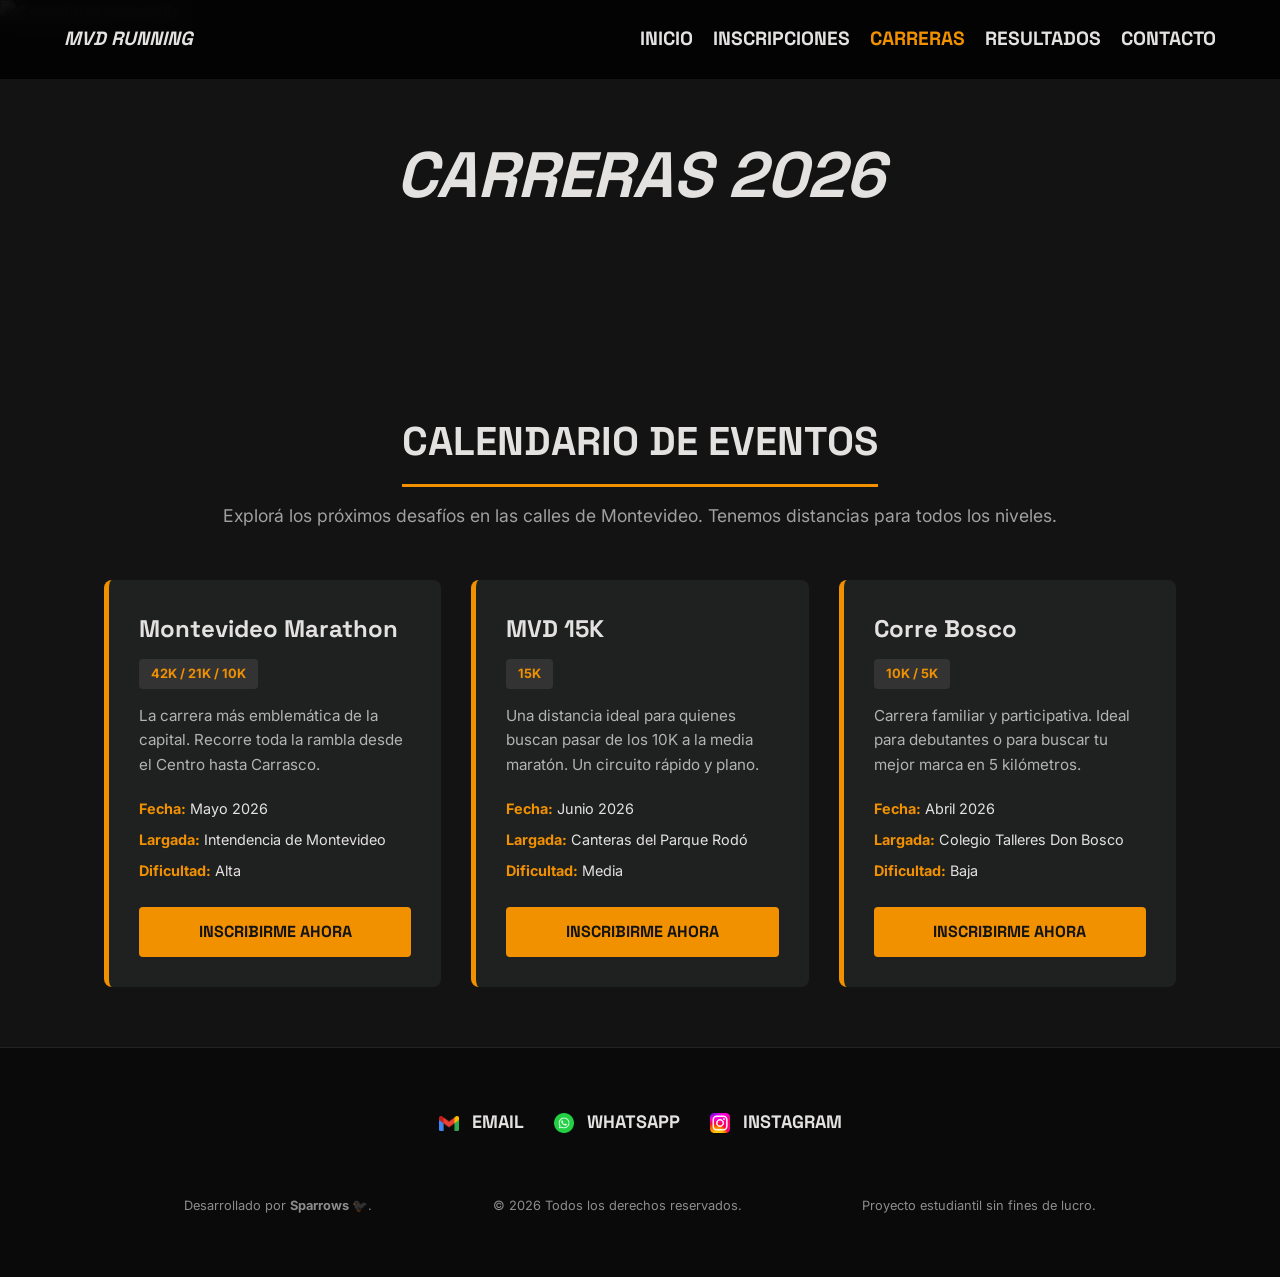
==== commit 947b340c: "refactor: nombres de clases html y unificacion de CSS" ====
--- a/pages/carreras.html
+++ b/pages/carreras.html
@@ -88,6 +88,8 @@
         <div class="footer-copy">
             <p>Desarrollado por <strong>Sparrows 🐦‍⬛</strong>.</p>
             <p>&copy; 2026 Todos los derechos reservados.</p>
+            <p>Proyecto estudiantil sin fines de lucro.</p>
+
         </div>
     </footer>
 
--- a/css/style.css
+++ b/css/style.css
@@ -2,7 +2,8 @@
 :root {
     --negro: #131313;
     --gris-oscuro: #1f2020;
-    --naranja: #f29100; /* El color de la imagen */
+    --naranja: #f29100;
+    --blanco: #f991c; /* El color de la imagen */
     --blanco: #e4e2e1;
     --font-header: 'Space Grotesk', sans-serif;
 }
@@ -21,31 +22,53 @@
     line-height: 1.6;
 }
 
-/* NAVIGATION */
+/* Barra de navegación */
 .navbar {
     display: flex;
-    justify-content: space-between;
+    justify-self: center;
+    justify-content: space-between; /* Separa el contenido del logo de los hipervínculos de navegación*/
     align-items: center;
     padding: 1.5rem 5%;
     background: rgba(0,0,0,0.8);
     backdrop-filter: blur(10px);
     position: fixed;
     width: 100%;
-    z-index: 1000;
-}
+    z-index: 100;
+}
+
+/* Logo de MVD RUNNING */
 
 .logo {
     font-family: var(--font-header);
     font-weight: 900;
     font-style: italic;
-    font-size: 1.875rem;
-    color: var(--blanco);
-}
+}
+
+.logo a {
+    text-decoration: none;
+}
+
+.logo a span.mvd {
+   color: var(--blanco); /* Resalta la palabra "MVD" en blanco */
+   font-size: 2rem;
+}
+.logo a span.running {
+    color: var(--naranja); /* Resalta la palabra "RUNNING" en naranja */
+    font-size: 2rem;
+}
+
+/* Hover de la palabra MVD */
+
+.navbar span.mvd:hover {
+    color: var(--naranja);
+}
+
+/* Links de navegación */
 
 .navbar ul {
-    display: flex;
+    display: flex; 
     list-style: none;
-    gap: 20px;
+    gap: 20px; /* 20px de separación entre los hipervínculos*/
 }
 
 .navbar a {
@@ -54,25 +77,15 @@
     font-family: var(--font-header);
     font-weight: 700;
     text-transform: uppercase;
-    font-size: 1rem;
+    font-size: 1.2rem;
     transition: 0.3s;
 }
 
-.logo a {
-    text-decoration: none;
-    color: inherit;
-    font-size: 1.875rem; /* Asegura el tamaño específico para el logo */
-}
-
-.logo a span {
-    color: var(--naranja); /* Resalta el "RUNNING" en naranja */
-}
-
 .navbar a:hover, .navbar a.active {
-    color: var(--naranja);
-}
-
-/* HERO SECTION */
+    color: #f29100;
+}
+
+/* Inicio de Hero Section */
 .hero {
     position: relative;
     height: 100vh;
@@ -88,34 +101,49 @@
     top: 0; left: 0;
     width: 100%; height: 100%;
     object-fit: cover;
-    z-index: -1;
-    filter: brightness(0.6);
-}
-
-.hero-overlay {
-    position: absolute;
-    inset: 0;
-    background: linear-gradient(to top, var(--negro), transparent);
-    z-index: -1;
-}
-
-.hero-content h1 {
-    font-family: var(--font-header);
-    font-size: clamp(3rem, 10vw, 7rem);
-    line-height: 0.9;
-    font-weight: 900;
+    z-index: 0;
+    filter: brightness(0.5) blur(5px);
+    -webkit-mask-image: linear-gradient(to bottom, black 60%, transparent 100%);
+    mask-image: linear-gradient(to bottom, black 60%, transparent 100%);
+}
+
+.contenido-hero {
+    z-index: 1;
+    display: flex;
+    flex-direction: column;
+    align-items: flex-start;
+}
+
+.contenido-hero h1 {
+    font-family: var(--font-header);
+    font-size: clamp(3rem, 10vw, 9rem);
+    line-height: 1.1;
+    font-weight: bolder;
+    text-transform: uppercase;
     font-style: italic;
     margin-bottom: 20px;
 }
 
-.event-date {
+.contenido-hero > h1 > span.decoracion {
+    display: inline-block;
+    background: linear-gradient(108deg, rgba(242, 145, 0, 1) 0%, rgba(255, 255, 255, 0) 100%, rgba(255, 255, 255, 1) 100%);
+    -webkit-background-clip: text;
+    background-clip: text;
+    -webkit-text-fill-color: transparent;
+    color: transparent;
+}
+
+.anio-edicion {
     color: var(--naranja);
     font-weight: bold;
+    font-size: 1.2rem;
     letter-spacing: 5px;
+    margin-inline-start: 1em;
 }
 
 .btn-main {
     display: inline-block;
+    text-align: center;
     background: var(--naranja);
     color: black;
     padding: 15px 30px;
@@ -124,9 +152,18 @@
     font-weight: 900;
     margin-top: 25px;
     border-radius: 4px;
-}
-
-/* BANNER DE PÁGINA */
+    width: fit-content;
+    transition: 0.3s;
+}
+
+.btn-main:hover {
+    transform: translateY(-3px);
+    box-shadow: rgba(192,134,48,1) 0px 10px 20px;
+}
+
+/* Fin de la Hero-section */ 
+
+/* Banner de páginas distintas de index.html */
 .page-banner {
     position: relative;
     height: 350px;
@@ -154,13 +191,17 @@
     text-align: center;
 }
 
-.video-section {
+/* Fin de la sección de banners */
+
+/* Video aéreo de la rambla de MVD */
+
+.video-mvd {
     max-width: 1200px;
     margin: 60px auto;
     padding: 0 20px;
 }
 
-.video-wrapper {
+.contenedor-video {
     position: relative;
     border-radius: 15px;
     overflow: hidden;
@@ -168,13 +209,13 @@
     box-shadow: 0 20px 40px rgba(0,0,0,0.5);
 }
 
-.video-wrapper video {
+.contenedor-video #video-rambla {
     width: 100%;
     display: block;
 }
 
 /* Contenedor de controles (aparece al pasar el mouse) */
-.video-custom-controls {
+.controles-video {
     position: absolute;
     bottom: 0;
     left: 0;
@@ -188,11 +229,11 @@
     transition: opacity 0.3s ease;
 }
 
-.video-wrapper:hover .video-custom-controls {
+.contenedor-video:hover .controles-video {
     opacity: 1; /* Se muestran al hacer hover */
 }
 
-.control-btn {
+#btn-pausa {
     background: none;
     border: none;
     color: var(--blanco);
@@ -202,12 +243,13 @@
     transition: color 0.3s;
 }
 
-.control-btn:hover {
+#btn-pausa:hover {
     color: var(--naranja);
 }
 
-/* Barra de progreso estilo minimalista */
-.video-progress-container {
+/* Simulación de barra de progreso para el video */
+
+.contenedor-barra-progreso {
     flex-grow: 1;
     height: 4px;
     background: rgba(255, 255, 255, 0.2);
@@ -216,12 +258,14 @@
     cursor: pointer;
 }
 
-.video-progress-bar {
+#barra-progreso {
     height: 100%;
     background: var(--naranja); /* Tu color principal */
     width: 0%;
     border-radius: 2px;
 }
+
+
 
 /* GRID INFO */
 .info-grid {
@@ -268,11 +312,11 @@
 }
 
 .sponsors-logos {
-    display: flex;
-    flex-wrap: wrap;
-    justify-content: center;
-    gap: 30px;
-    margin-top: 30px;
+    display: grid;
+    grid-template-columns: 1fr 1fr;
+    grid-template-rows: 1fr 1fr;
+    gap: 20px;
+    height: 100%;
 }
 
 .sponsors-logos img {
@@ -280,10 +324,12 @@
     filter: grayscale(1) invert(1);
     opacity: 0.6;
     transition: 0.3s;
+    justify-self: center;
+    align-self: center;
 }
 
 .sponsors-logos img:hover {
-    filter: grayscale(0) invert(0);
+    filter: brightness(0) saturate(100%) invert(64%) sepia(85%) saturate(1560%) hue-rotate(1deg) brightness(101%) contrast(105%);
     opacity: 1;
 }
 
@@ -304,8 +350,16 @@
 
 .footer-links a {
     color: var(--blanco);
+    margin-bottom: 20px;
+    font-family: var(--font-header);
+    font-weight: 700;
+    text-transform: uppercase;
     text-decoration: none;
     font-size: 1.125rem;
+}
+
+.footer-links a:hover {
+    color: var(--naranja);
 }
 
 .footer-links img {
@@ -315,6 +369,8 @@
 }
 
 .footer-copy {
+    display: flex;
+    justify-content: space-evenly;
     font-size: 0.8rem;
     opacity: 0.6;
 }
